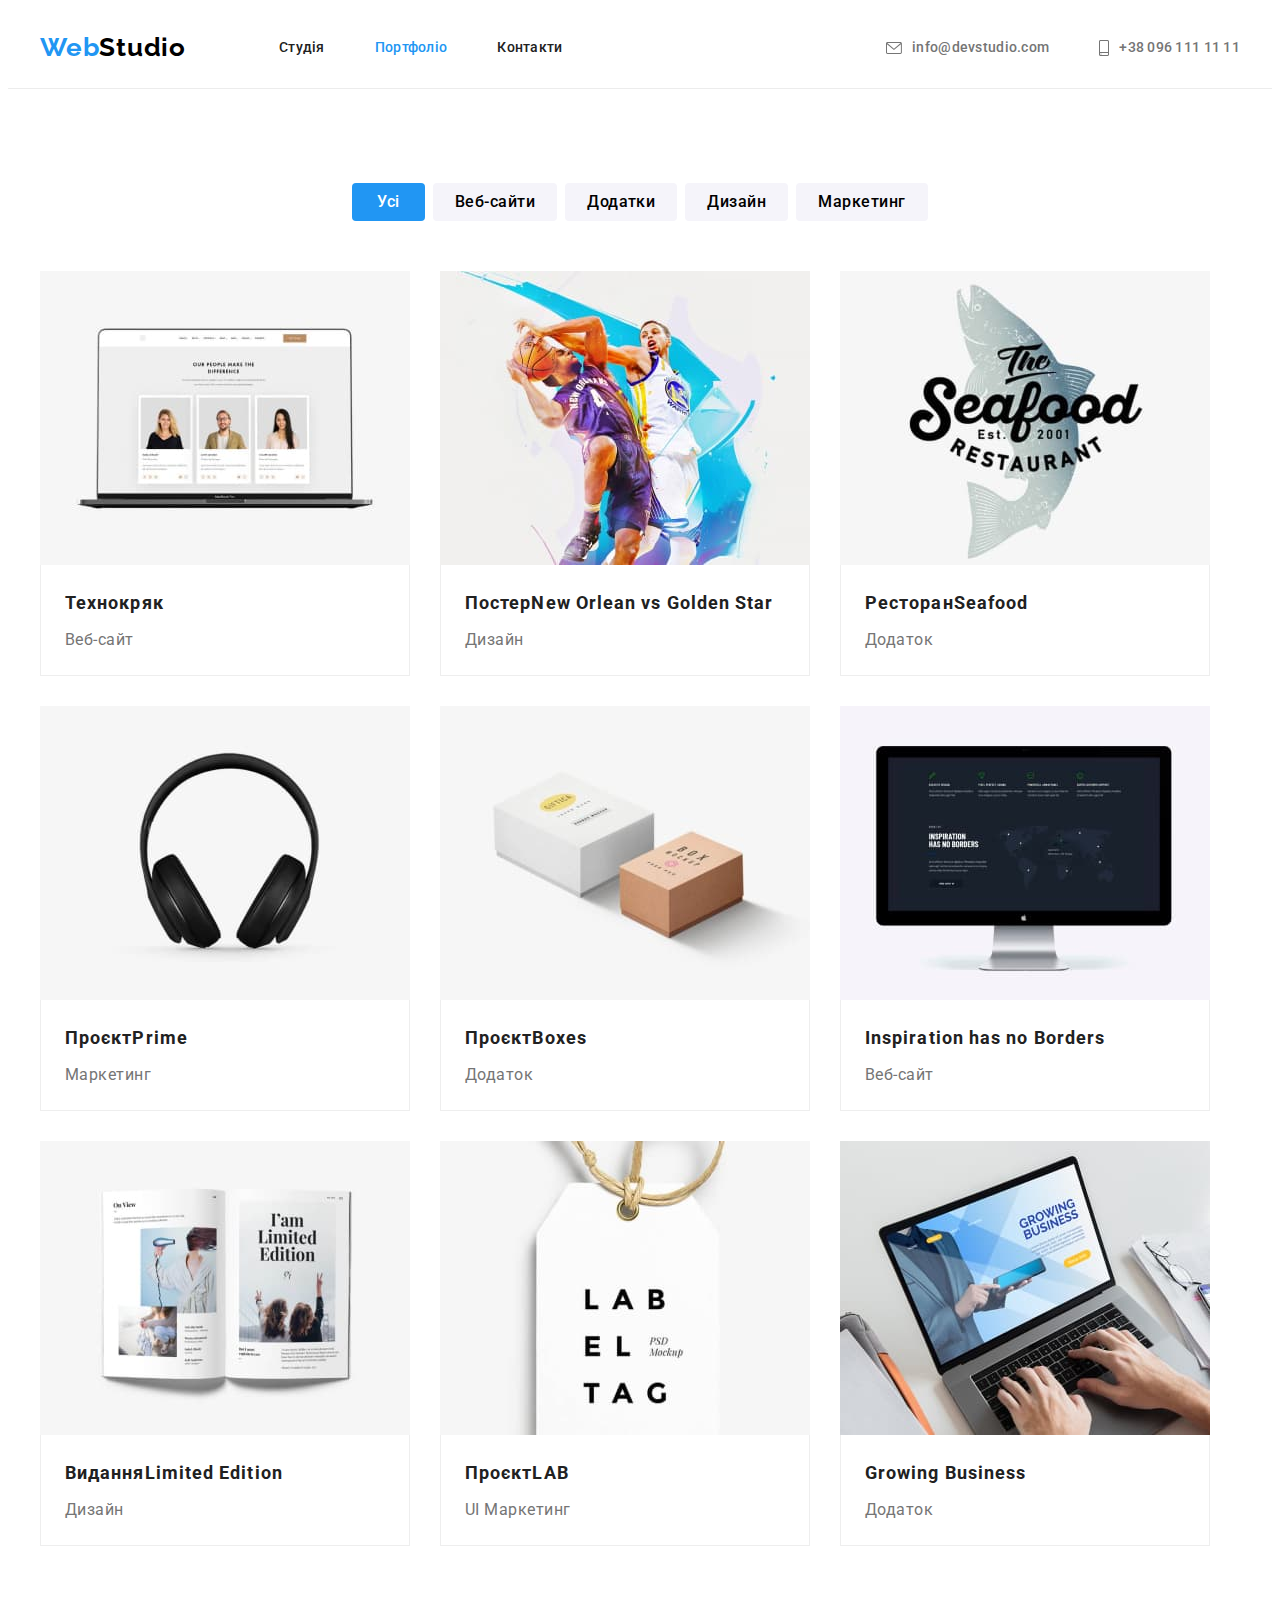
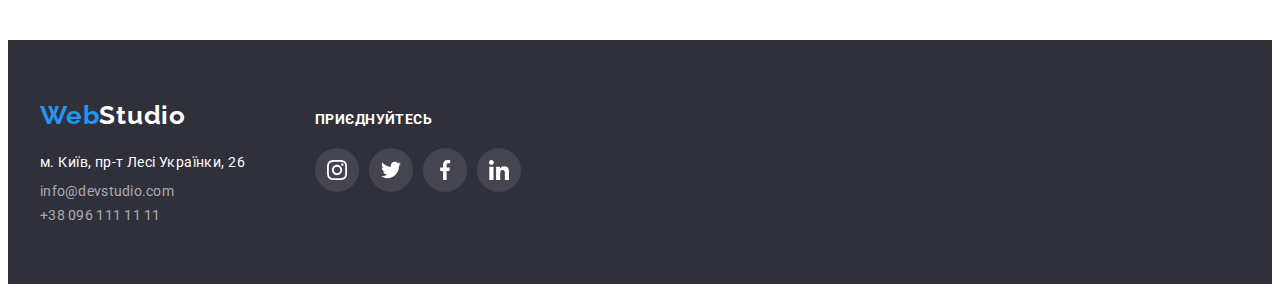
==== portfolio.html @ d143c2c8 "Initial commit" ====
<!DOCTYPE html>
<html lang="uk">
<head>
    <meta charset="UTF-8">
    <meta http-equiv="X-UA-Compatible" content="IE=edge">
    <meta name="viewport" content="width=device-width, initial-scale=1.0">
    <title>Document</title>
    <link rel="preconnect" href="https://fonts.googleapis.com" />
    <link rel="preconnect" href="https://fonts.gstatic.com" crossorigin />
    <link href="https://fonts.googleapis.com/css2?family=Raleway:wght@700&family=Roboto:wght@400;500;700;900&display=swap" rel="stylesheet" />
        <!-- Modern-normalize -->
    <link rel="stylesheet" href="https://cdnjs.cloudflare.com/ajax/libs/modern-normalize/1.1.0/modern-normalize.min.css"
    integrity="sha512-wpPYUAdjBVSE4KJnH1VR1HeZfpl1ub8YT/NKx4PuQ5NmX2tKuGu6U/JRp5y+Y8XG2tV+wKQpNHVUX03MfMFn9Q=="
    crossorigin="anonymous" referrerpolicy="no-referrer" />
    <link rel="stylesheet" href="./css/styles.css" />
</head>

<body class="body-studio">
    <!--Шапка сайта-->
<header class="header-studio">
    <div class="container hd-cont">
        <a href="./index.html" class="logo" lang="en"><span class="logo-web">Web</span>Studio</a>
    <nav>
        <ul class="site-nav-list">
            <li class="header-item"><a href="./index.html" class="site-nav-link">Студія</a></li>
            <li class="header-item"><a href="./portfolio.html" class="site-nav-link-act">Портфоліо</a></li>
            <li class="header-item"><a href="" class="site-nav-link">Контакти</a></li>
        </ul>
    </nav>
        <ul class="list-contact">
            <li class="list-contact-item"><a href="mailto:info@devstudio.com" class="list-contact-link"><svg
                        class="heder-soc-icon" width="16" height="12">
                        <use xlink:href="./images/portfolioimg/hw-4/symbol-defs.svg#email"></use></svg>info@devstudio.com</a></li>
            <li class="list-contact-item"><a href="tel:+380961111111" class="list-contact-link"><svg
                        class="heder-soc-icon" width="10" height="16">
                        <use xlink:href="./images/portfolioimg/hw-4/symbol-defs.svg#phone"></use></svg>+38 096 111 11 11</a></li>
        </ul>
    </div>
</header>
    <main class="main-portfolio">
        <section class="portfolio-section">
            <div class="container">
            <h1 class="visually-hidden">наші послуги</h1>
            <ul class="portfolio-section-list">
                <li class="portfolio-sect-items"><button class="portfolio-button-act" name="choise" value="mainbutton" type="button">Усі</button></li>
                <li class="portfolio-sect-items"><button class="portfolio-button" name="choise" value="mainbutton" type="button">Веб-сайти</button></li>
                <li class="portfolio-sect-items"><button class="portfolio-button" name="choise" value="mainbutton" type="button">Додатки</button></li>
                <li class="portfolio-sect-items"><button class="portfolio-button" name="choise" value="mainbutton" type="button">Дизайн</button></li>
                <li class="portfolio-sect-items"><button class="portfolio-button" name="choise" value="mainbutton" type="button">Маркетинг</button></li>
            </ul>
            <ul class="portfolio-card-list">
                <li class="portfolio-card-item">
                    <a class="portfolio-card-item-link" href="#">
                    <img src="./images/portfolioimg/img.jpg" class="portfolio-card-item-foto" alt="фото трьох людей" width="370"
                        height="294">
                    <div class="portfolio-cards">
                    <h2 class="portfolio-card-title">Технокряк</h2>
                    <p class="portfolio-card-text">Веб-сайт</p>
                    </div>
                    </a>
                </li>
                <li class="portfolio-card-item">
                    <a class="portfolio-card-item-link" href="#">
                    <img src="./images/portfolioimg/img(1).jpg" class="portfolio-card-item-foto" alt="два баскетлолиста" width="370"
                        height="294">
                    <div class="portfolio-cards">
                    <h2 class="portfolio-card-title">Постер<span lang="en" class="subtitle-lang">New Orlean vs Golden Star</span></h2>
                    <p class="portfolio-card-text">Дизайн</p>
                    </div>
                    </a>
                </li>
                <li class="portfolio-card-item">
                    <a class="portfolio-card-item-link" href="#">
                    <img src="./images/portfolioimg/img(2).jpg" class="portfolio-card-item-foto" alt="логотіп ресторану" width="370"
                        height="294">
                    <div class="portfolio-cards">
                    <h2 class="portfolio-card-title">Ресторан<span lang="en" class="subtitle-lang">Seafood</span></h2>
                    <p class="portfolio-card-text">Додаток</p>
                    </div>
                    </a>
                </li>
                <li class="portfolio-card-item">
                    <a class="portfolio-card-item-link" href="#">
                    <img src="./images/portfolioimg/img(3).jpg" class="portfolio-card-item-foto" alt="навушники" width="370"
                        height="294">
                    <div class="portfolio-cards">
                    <h2 class="portfolio-card-title">Проєкт<span lang="en" class="subtitle-lang">Prime</span></h2>
                    <p class="portfolio-card-text">Маркетинг</p>
                    </div>
                    </a>
                </li>
                <li class="portfolio-card-item">
                    <a class="portfolio-card-item-link" href="#">
                    <img src="./images/portfolioimg/img(4).jpg" class="portfolio-card-item-foto" alt="дві коробки" width="370"
                        height="294">
                    <div class="portfolio-cards">
                    <h2 class="portfolio-card-title">Проєкт<span lang="en" class="subtitle-lang">Boxes</span></h2>
                    <p class="portfolio-card-text">Додаток</p>
                    </div>
                    </a>
                </li>
                <li class="portfolio-card-item">
                    <a class="portfolio-card-item-link" href="#">
                    <img src="./images/portfolioimg/img(5).jpg" class="portfolio-card-item-foto" alt="монітор компьютера" width="370"
                        height="294">
                    <div class="portfolio-cards">
                    <h2 class="portfolio-card-title" lang="en">Inspiration has no Borders</h2>
                    <p class="portfolio-card-text">Веб-сайт</p>
                    </div>
                    </a>
                </li>
                <li class="portfolio-card-item">
                    <a class="portfolio-card-item-link" href="#">
                    <img src="./images/portfolioimg/img(6).jpg" class="portfolio-card-item-foto" alt="розгорнута книга" width="370"
                        height="294">
                    <div class="portfolio-cards">
                    <h2 class="portfolio-card-title">Видання<span lang="en" class="subtitle-lang">Limited Edition</span></h2>
                    <p class="portfolio-card-text">Дизайн</p>
                    </div>
                    </a>
                </li>
                <li class="portfolio-card-item">
                    <a class="portfolio-card-item-link" href="#">
                    <img src="./images/portfolioimg/img(7).jpg" class="portfolio-card-item-foto" alt="етикетка" width="370"
                        height="294">
                    <div class="portfolio-cards">
                    <h2 class="portfolio-card-title">Проєкт<span lang="en" class="subtitle-lang">LAB</span></h2>
                    <p class="portfolio-card-text">UI Маркетинг</p>
                    </div>
                    </a>
                </li>
                <li class="portfolio-card-item">
                    <a class="portfolio-card-item-link" href="#">
                    <img src="./images/portfolioimg/img(8).jpg" class="portfolio-card-item-foto" alt="чоловічі руки працюють за ноутбуком" width="370"
                        height="294">
                    <div class="portfolio-cards">
                    <h2 class="portfolio-card-title" lang="en">Growing Business</h2>
                    <p class="portfolio-card-text">Додаток</p>
                    </div>
                    </a>
                </li>
            </ul>
            </div>
        </section>
    </main>
    <footer class="footer-studio">
        <div class="container footer-container">
            <div>
                <a href="./index.html" class="logo-footer" lang="en"><span class="logo-web">Web</span>Studio</a>
                <address class="footer-add-studio">
                    <ul class="footer-studio-list">
                        <li class="footer-item"><a href="" class="footer-studio-map">м. Київ, пр-т Лесі Українки, 26</a>
                        </li>
                        <li class="footer-item"><a href="mailto:info@devstudio.com"
                                class="footer-studio-contact">info@devstudio.com</a></li>
                        <li class="footer-item"><a href="tel:+380961111111" class="footer-studio-contact">+38 096 111 11
                                11</a></li>
                    </ul>
                </address>
            </div>
            <div class="goin">
                <p class="footer-goin">приєднуйтесь</p>
                <ul class="footer-soc-list list">
                    <li class="footer-soc-item">
                        <a href="#" class="footer-soc-link">
                            <svg class="footer-soc-icon" width="20" height="20">
                                <use xlink:href="./images/portfolioimg/hw-4/symbol-defs.svg#instagram"></use>
                            </svg>
                        </a>
                    </li>
                    <li class="footer-soc-item list">
                        <a href="#" class="footer-soc-link">
                            <svg class="footer-soc-icon" width="20" height="20">
                                <use xlink:href="./images/portfolioimg/hw-4/symbol-defs.svg#twitter"></use>
                            </svg>
                        </a>
                    </li>
                    <li class="footer-soc-item list">
                        <a href="#" class="footer-soc-link">
                            <svg class="footer-soc-icon" width="20" height="20">
                                <use xlink:href="./images/portfolioimg/hw-4/symbol-defs.svg#facebook"></use>
                            </svg>
                        </a>
                    </li>
                    <li class="footer-soc-item list">
                        <a href="#" class="footer-soc-link">
                            <svg class="footer-soc-icon" width="20" height="20">
                                <use xlink:href="./images/portfolioimg/hw-4/symbol-defs.svg#linkedin"></use>
                            </svg>
                        </a>
                    </li>
                </ul>
            </div>
        </div>
    </footer>
</body>
</html>
---- css/styles.css ----
:root {
  --primary-color-text-fon: rgba(117, 117, 117, 1);
  --color-text: rgba(33, 33, 33, 1);
  --color-minitext-fon: rgba(255, 255, 255, 1);
  --color-button-text: rgba(33, 150, 243, 1);
  --hero-fon: rgba(47, 48, 58, 1);
  --fon-comand: rgba(245, 244, 250, 1);
  --footer-text: rgba(255, 255, 255, 0.6);
  --border-cards: rgba(238, 238, 238, 1);
  --act-button: rgba(24, 140, 232, 1);
  --header-bord: rgba(236, 236, 236, 1);
  --border-logo: rgba(175, 177, 184, 1);
}
.body-studio {
  background-color: var(--color-minitext-fon);
  color: var(--primary-color-text-fon);
  font-family: roboto, sans-serif;
}
/* *,
*::before,
*::after {
  outline: 1px solid red;
} */
ul {
  list-style: none;
  margin: 0;
  padding: 0;
}
.container {
  width: 1200px;
  padding-left: 15px;
  padding-right: 15px;
  margin-left: auto;
  margin-right: auto;
}

h1,
h2,
h3,
h4,
h5,
h6,
p {
  margin: 0;
}

img {
  display: block;
  max-width: 100%;
  height: auto;
}
section {
  padding-top: 94px;
  padding-bottom: 94px;
}

/* Шапка сайта */

.header-studio {
  background-color: var(--color-minitext-fon);
  /* Встановить стилі нижньої рамки */
  border-bottom: 1px solid var(--header-bord);
}

.hd-cont {
  display: flex;
  align-items: center;
}
nav {
  display: flex;
  justify-content: center;
}
.header-item {
  margin-right: 50px;
}
.header-item:last-child {
  margin-right: 0;
}
.logo {
  padding-top: 24px;
  padding-bottom: 25px;
  display: inline-flex;
  margin-right: 93px;
  font-family: Raleway;
  font-size: 26px;
  font-weight: 700;
  line-height: 1.19;
  letter-spacing: 0.03em;
  color: rgba(0, 0, 0, 1);
  text-decoration: none;
}
.logo-web {
  color: var(--color-button-text);
}
.site-nav-list {
  display: flex;
  flex-direction: row;
}
.site-nav-link-act {
  display: inline-block;
  padding-top: 32px;
  padding-bottom: 32px;
  font-size: 14px;
  font-weight: 500;
  line-height: 1.14;
  letter-spacing: 0.02em;
  color: var(--color-button-text);
  text-decoration: none;
}
.site-nav-link-act:hover,
.site-nav-link-act:focus {
  color: var(--color-button-text);
}
.site-nav-link {
  display: inline-block;
  padding-top: 32px;
  padding-bottom: 32px;
  font-size: 14px;
  font-weight: 500;
  line-height: 1.14;
  letter-spacing: 0.02em;
  color: var(--color-text);
  text-decoration: none;
}
.site-nav-link:hover,
.site-nav-link:focus {
  color: var(--color-button-text);
}
.list-contact {
  margin-left: auto;
  display: flex;
  flex-direction: row;
}
.list-contact-item {
  margin-right: 50px;
}
.list-contact-item:last-child {
  margin-right: 0;
}
.list-contact-link {
  display: flex;
  align-items: center;
  padding-top: 32px;
  padding-bottom: 32px;
  font-size: 14px;
  font-weight: 500;
  line-height: 1.14;
  letter-spacing: 0.02em;
  color: var(--primary-color-text-fon);
  text-decoration: none;
}
.list-contact-link:hover,
.list-contact-link:focus {
  color: var(--color-button-text);
}
.heder-soc-icon {
  fill: var(--primary-color-text-fon);
  margin-right: 10px;
}
.list-contact-link:hover .heder-soc-icon,
.list-contact-link:focus .heder-soc-icon {
  fill: var(--color-button-text);
}

/* main  */

/* Секция hero */

.hero {
  padding-top: 200px;
  padding-bottom: 200px;
}
.bg-hero {
  max-width: 1600px;
  min-height: 600px;
  margin-left: auto;
  margin-right: auto;
  background-image: linear-gradient(to right, rgba(47, 48, 58, 0.4), rgba(47, 48, 58, 0.4)), url(../images/Img\(background\).jpg);
  background-repeat: no-repeat;
  background-position: center;
  background-size: cover;
  background-color: var(--hero-fon);
}

.hero > .hero-container {
  text-align: center;
  width: 700px;
  padding-left: 15px;
  padding-right: 15px;
  margin-left: auto;
  margin-right: auto;
}
.hero-full {
  font-size: 44px;
  font-weight: 900;
  line-height: 1.36;
  letter-spacing: 0.06em;
  margin-bottom: 30px;
  color: var(--color-minitext-fon);
}
.hero-full {
  text-transform: uppercase;
}

/* button */

.hero-full-button {
  font-family: inherit;
  font-size: 16px;
  font-weight: 700;
  line-height: 1.87;
  letter-spacing: 0.06em;
  border-radius: 4px;
  padding: 10px 32px;
  display: inline-block;
  min-width: 216px;
  text-align: center;
  border: 0px;
  cursor: pointer;
  color: var(--color-minitext-fon);
  background-color: var(--color-button-text);
}
.hero-full-button:hover,
.hero-full-button:focus {
  background-color: var(--act-button);
}
/* .section-feature {
} */

.visually-hidden {
  position: absolute;
  width: 1px;
  height: 1px;
  margin: -1px;
  border: 0;
  padding: 0;
  white-space: nowrap;
  clip-path: inset(100%);
  clip: rect(0 0 0 0);
  overflow: hidden;
}
.section-feature-list {
  display: inline-flex;
}
.section-feature-item {
  flex-basis: 270px;
  margin-right: 30px;
}
.section-feature-item:last-child {
  margin-right: 0;
}

.directions-link {
  display: flex;
  align-items: center;
  justify-content: center;
  width: 270px;
  height: 120px;
  background: var(--fon-comand);
  border-radius: 4px;
  margin-bottom: 30px;
}

.directions-icon {
  fill: var(--border-logo);
}

.section-feature-item-title {
  margin-top: 0;
  margin-bottom: 10px;
  font-size: 14px;
  font-weight: 700;
  line-height: 1.14;
  letter-spacing: 0.03em;
  color: var(--color-text);
}
.section-feature-item-title {
  text-transform: uppercase;
}
.section-feature-item-p {
  margin-top: 0;
  margin-bottom: 0;
  font-size: 14px;
  line-height: 1.71;
  letter-spacing: 0.03em;
  color: var(--primary-color-text-fon);
}

/*  чим ми займаємося */

.section-services {
  padding-top: 0;
}

.section-services-title {
  margin-bottom: 50px;
  font-size: 36px;
  font-weight: 700;
  line-height: 1.16;
  letter-spacing: 0.03em;
  text-align: center;
  color: var(--color-text);
}
.section-services-works-list {
  display: flex;
  gap: 30px;
}
.section-services-img {
  display: flex;
}

/* .section-services-works-foto {} */

/* наша команда */

.section-team {
  text-align: center;
  background-color: var(--fon-comand);
}
.section-team-title {
  margin-bottom: 50px;
  font-size: 36px;
  font-weight: 700;
  line-height: 1.16;
  letter-spacing: 0.03em;
  text-align: center;
  color: var(--color-text);
}
.section-team-working-people {
  display: flex;
  gap: 30px;
}

.section-team-list {
  background-color: var(--color-minitext-fon);
  border-radius: 4px;
  width: 270px;
  box-shadow: 0px 1px 3px rgba(0, 0, 0, 0.12), 0px 1px 1px rgba(0, 0, 0, 0.14), 0px 2px 1px rgba(0, 0, 0, 0.2);
}

.section-team-list:last-child {
  margin-right: 0;
}

.team-working {
  display: flex;
  flex-direction: column;
  padding: 30px;
}

.section-team-foto {
  margin-top: 0;
}
.section-team-name {
  margin-bottom: 10px;
  font-size: 16px;
  font-weight: 500;
  line-height: 1.18;
  letter-spacing: 0.03em;
  color: var(--color-text);
}
.section-team-profession {
  font-size: 16px;
  line-height: 1.18;
  letter-spacing: 0.03em;
  margin-bottom: 16px;
}

/* Наша команда */

.team-social-networks {
  display: flex;
  justify-content: center;
}

.team-social-networks-item {
  width: 44px;
  height: 44px;
  margin-right: 10px;
}

.team-social-networks-item:last-child {
  margin-right: 0px;
}

.team-social-networks-item-link {
  display: flex;
  align-items: center;
  justify-content: center;
  width: 100%;
  height: 100%;
  border-radius: 50%;
  background-color: var(--color-minitext-fon);
}

.team-social-networks-item-link {
  fill: var(--border-logo);
}

.team-social-networks-item-link:hover,
.team-social-networks-item-link:focus {
  background-color: var(--color-button-text);
  cursor: pointer;
}

.team-social-networks-item-link:hover .icon-link,
.team-social-networks-item-link:focus .icon-link {
  fill: var(--color-minitext-fon);
}

/* Постійні клієнти */

.client-logo {
  display: flex;
  justify-content: center;
  margin-top: 50px;
}
.client-logo-item {
  width: 170px;
  height: 92px;
  margin-right: 30px;
}
.client-logo-item:last-child {
  margin-right: 0px;
}

.client-logo-link {
  display: flex;
  align-items: center;
  justify-content: center;
  width: 100%;
  height: 100%;
  outline: transparent;
  border: 1px solid var(--border-logo);
  border-radius: 4px;
  background-color: var(--color-minitext-fon);
}
.icon-client-logo {
  fill: var(--border-logo);
}

.client-logo-link:hover,
.client-logo-link:focus {
  border: 1px solid var(--color-button-text);
}

.client-logo-link:hover .icon-client-logo,
.client-logo-link:focus .icon-client-logo {
  fill: var(--color-button-text);
}

/*  footer-studio */

.footer-studio {
  padding-bottom: 60px;
  padding-top: 60px;
  background-color: var(--hero-fon);
}
.logo-footer {
  display: flex;
  margin-bottom: 20px;
  font-family: raleway;
  font-size: 26px;
  font-weight: 700;
  line-height: 1.19;
  letter-spacing: 0.03em;
  color: var(--color-minitext-fon);
  text-decoration: none;
}
.footer-add-studio {
  font-style: normal;
}

/* .footer-studio-list {} */

.footer-item {
  margin-bottom: 9px;
  display: flex;
  flex-direction: column;
}
.footer-item:last-child {
  margin-bottom: 0;
}
.footer-studio-map {
  font-size: 14px;
  line-height: 1.71;
  letter-spacing: 0.03em;
  color: var(--color-minitext-fon);
  text-decoration: none;
}
.footer-studio-map:hover,
.footer-studio-map:focus {
  color: var(--color-button-text);
}
.footer-studio-contact {
  font-size: 14px;
  font-weight: 400;
  line-height: 1.14;
  letter-spacing: 0.02em;
  color: var(--footer-text);
  text-decoration: none;
}
.footer-studio-contact:hover,
.footer-studio-contact:focus {
  color: var(--color-button-text);
}

/* footer -link */

.footer-container {
  display: flex;
  align-items: baseline;
}
.goin {
  margin-left: 70px;
}

.footer-goin {
  font-weight: 700;
  font-size: 14px;
  line-height: 1.14;
  letter-spacing: 0.03em;
  text-transform: uppercase;
  color: var(--color-minitext-fon);
  margin-bottom: 20px;
}

.footer-soc-list {
  display: flex;
  justify-content: normal;
}

.footer-soc-item {
  width: 44px;
  height: 44px;
  margin-right: 10px;
}

.footer-soc-item:last-child {
  margin-right: 0px;
}

.footer-soc-link {
  display: flex;
  align-items: center;
  justify-content: center;
  width: 100%;
  height: 100%;
  border-radius: 50%;
  background-color: rgba(255, 255, 255, 0.1);
}

.footer-soc-icon {
  fill: var(--color-minitext-fon);
}

.footer-soc-link:hover,
.footer-soc-link:focus {
  background-color: var(--color-button-text);
  cursor: pointer;
}

.footer-soc-link:hover .footer-soc-icon,
.footer-soc-link:focus .footer-soc-icon {
  fill: var(--color-minitext-fon);
}

/*  Portfolio */

/* .main-portfolio {}
.portfolio-section {} */

.portfolio-section-list {
  display: flex;
  justify-content: center;
  margin-bottom: 50px;
}

.portfolio-sect-items {
  display: inline flex;
  margin-right: 8px;
}
.portfolio-sect-items:last-child {
  margin-right: 0;
}
.portfolio-button {
  font-family: inherit;
  font-size: 16px;
  font-weight: 500;
  line-height: 1.62;
  letter-spacing: 0.03em;
  border-radius: 4px;

  padding: 6px 22px;
  display: inline-block;
  min-width: 73px;
  text-align: center;
  border: 0px;
  cursor: pointer;
  background-color: var(--fon-comand);
}

.portfolio-button:hover,
.portfolio-button:focus {
  box-shadow: 0px 4px 4px rgba(0, 0, 0, 0.15);
  color: var(--color-minitext-fon);
  background-color: var(--color-button-text);
}

.portfolio-button-act {
  font-family: inherit;
  font-size: 16px;
  font-weight: 500;
  line-height: 1.62;
  letter-spacing: 0.03em;
  border-radius: 4px;
  cursor: pointer;
  border: 0px;
  display: inline-block;
  padding: 6px 25px;
  color: var(--color-minitext-fon);
  background-color: var(--color-button-text);
}
.portfolio-button-act:hover,
.portfolio-button-act:focus {
  box-shadow: 0px 4px 4px rgba(0, 0, 0, 0.15);
  color: var(--color-minitext-fon);
  background-color: var(--color-button-text);
}

/* наши работы */

.portfolio-card-list {
  display: flex;
  flex-wrap: wrap;
  margin-right: -30px;
  margin-bottom: -30px;
}
.portfolio-card-item {
  width: 370px;
  margin-right: 30px;
  margin-bottom: 30px;
}

/* .portfolio-card-item:hover {
  box-shadow: 0px 1px 1px rgba(0, 0, 0, 0.12), 0px 4px 4px rgba(0, 0, 0, 0.06), 1px 4px 6px rgba(0, 0, 0, 0.16);
} */

.portfolio-card-item-link {
  display: inline-block;
  text-decoration: none;
}

.portfolio-card-item-link:hover,
.portfolio-card-item-link:focus {
  box-shadow: 0px 1px 1px rgba(0, 0, 0, 0.12), 0px 4px 4px rgba(0, 0, 0, 0.06), 1px 4px 6px rgba(0, 0, 0, 0.16);
}
/* .portfolio-card-item-foto {} */

.portfolio-cards {
  padding: 20px 24px;
  border: 1px solid var(--border-cards);
  border-top: none;
}
.portfolio-card-title {
  margin-bottom: 4px;
  font-size: 18px;
  font-weight: 700;
  line-height: 2;
  letter-spacing: 0.06em;
  color: var(--color-text);
}
.portfolio-card-text {
  font-size: 16px;
  line-height: 1.87;
  letter-spacing: 0.03em;
  color: var(--primary-color-text-fon);
}
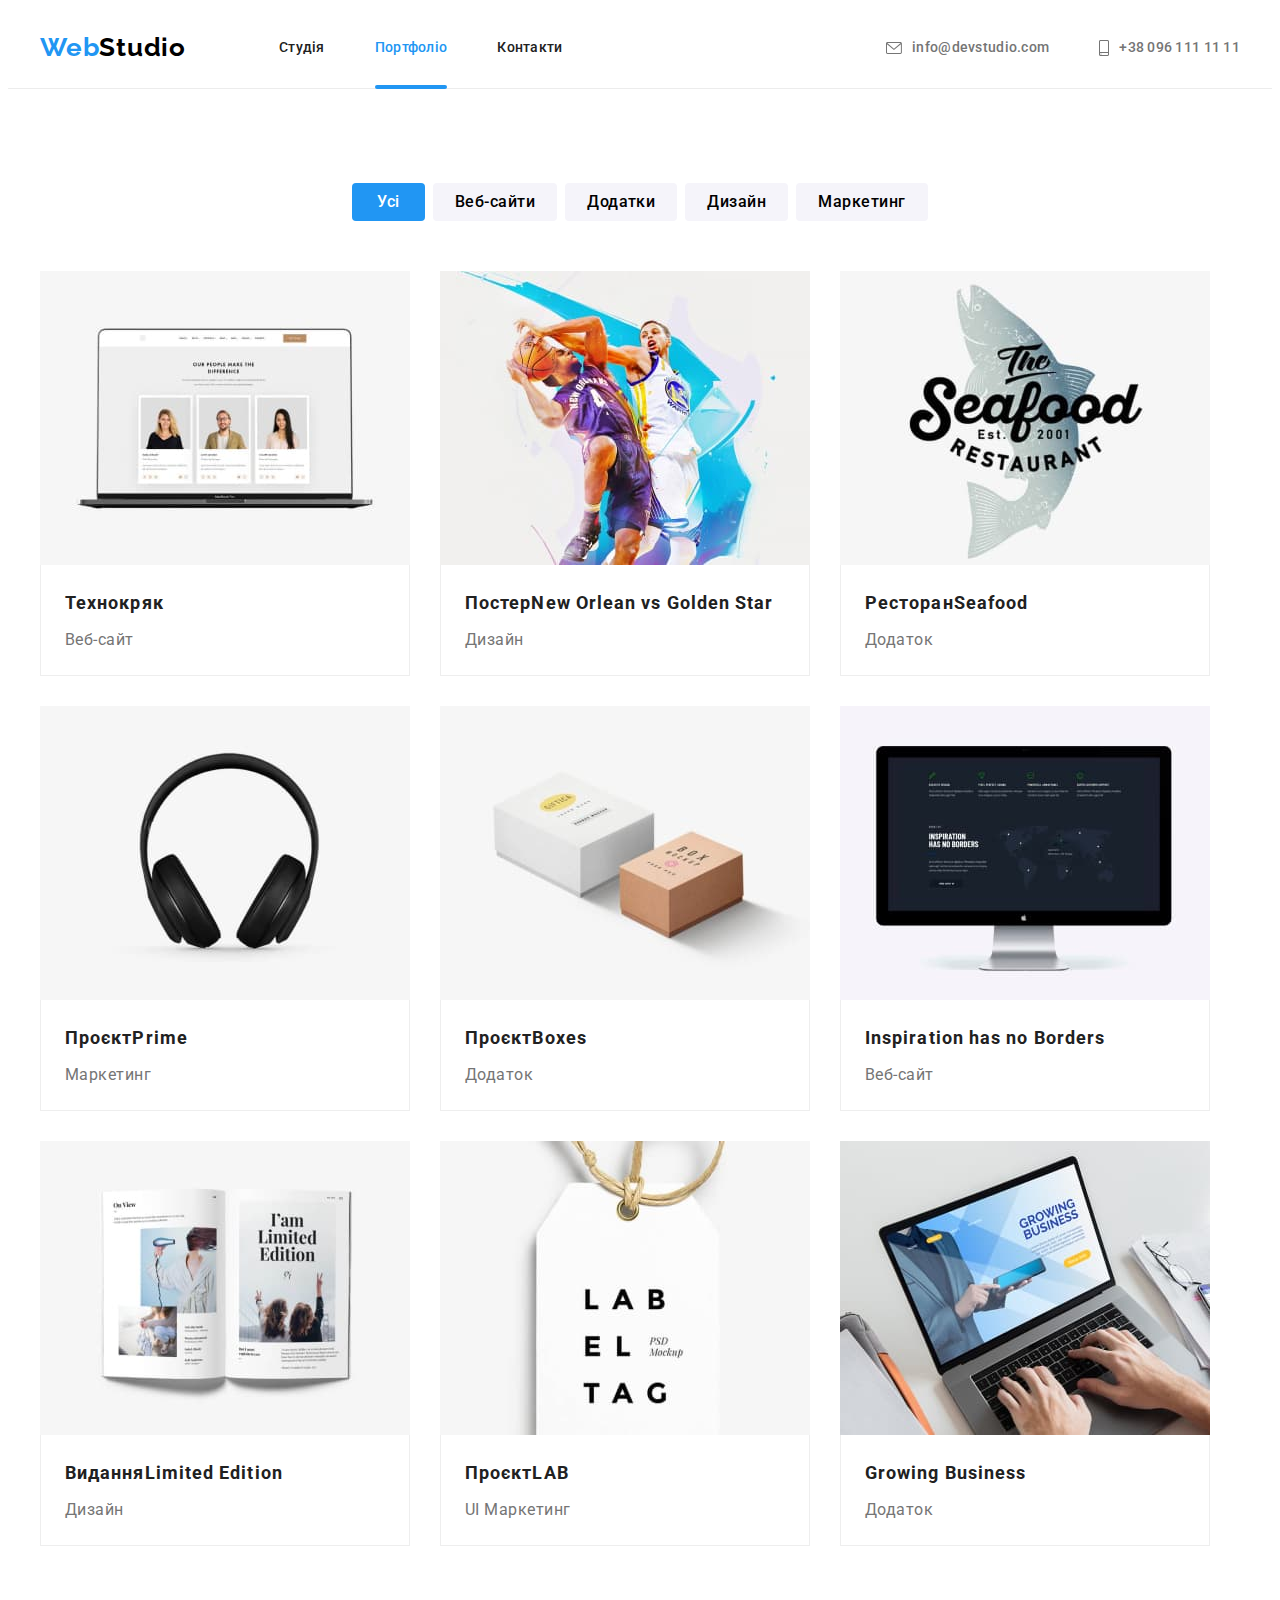
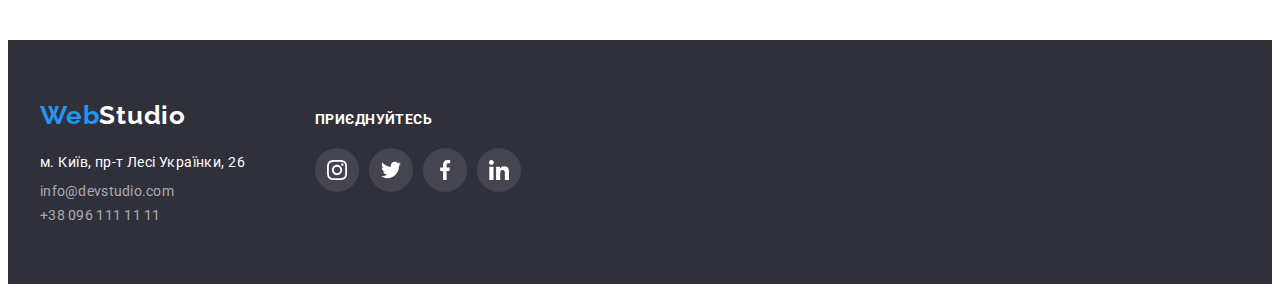
==== commit 407f0707: "new" ====
--- a/portfolio.html
+++ b/portfolio.html
@@ -23,7 +23,7 @@
     <nav>
         <ul class="site-nav-list">
             <li class="header-item"><a href="./index.html" class="site-nav-link">Студія</a></li>
-            <li class="header-item"><a href="./portfolio.html" class="site-nav-link-act">Портфоліо</a></li>
+            <li class="header-item"><a href="./portfolio.html" class="site-nav-link-act act">Портфоліо</a></li>
             <li class="header-item"><a href="" class="site-nav-link">Контакти</a></li>
         </ul>
     </nav>
@@ -51,9 +51,12 @@
             <ul class="portfolio-card-list">
                 <li class="portfolio-card-item">
                     <a class="portfolio-card-item-link" href="#">
+                        <div class="position-bord">
                     <img src="./images/portfolioimg/img.jpg" class="portfolio-card-item-foto" alt="фото трьох людей" width="370"
                         height="294">
-                    <div class="portfolio-cards">
+                        <p class="bigbest-text">Ресурс пропонує комплексні пропозиції з різним рівнем функціоналу та сервісів. Все це дозволить відвідувачу отримати вичерпні відомості про компанію чи приватну особу.</p>
+                        </div>
+                        <div class="portfolio-cards">
                     <h2 class="portfolio-card-title">Технокряк</h2>
                     <p class="portfolio-card-text">Веб-сайт</p>
                     </div>
@@ -61,9 +64,12 @@
                 </li>
                 <li class="portfolio-card-item">
                     <a class="portfolio-card-item-link" href="#">
+                        <div class="position-bord">
                     <img src="./images/portfolioimg/img(1).jpg" class="portfolio-card-item-foto" alt="два баскетлолиста" width="370"
                         height="294">
-                    <div class="portfolio-cards">
+                        <p class="bigbest-text">Ресурс пропонує комплексні пропозиції з різним рівнем функціоналу та сервісів. Все це дозволить відвідувачу отримати вичерпні відомості про компанію чи приватну особу.</p>
+                        </div>
+                        <div class="portfolio-cards">
                     <h2 class="portfolio-card-title">Постер<span lang="en" class="subtitle-lang">New Orlean vs Golden Star</span></h2>
                     <p class="portfolio-card-text">Дизайн</p>
                     </div>
@@ -71,9 +77,12 @@
                 </li>
                 <li class="portfolio-card-item">
                     <a class="portfolio-card-item-link" href="#">
+                        <div class="position-bord">
                     <img src="./images/portfolioimg/img(2).jpg" class="portfolio-card-item-foto" alt="логотіп ресторану" width="370"
                         height="294">
-                    <div class="portfolio-cards">
+                        <p class="bigbest-text">Ресурс пропонує комплексні пропозиції з різним рівнем функціоналу та сервісів. Все це дозволить відвідувачу отримати вичерпні відомості про компанію чи приватну особу.</p>
+                        </div>
+                        <div class="portfolio-cards">
                     <h2 class="portfolio-card-title">Ресторан<span lang="en" class="subtitle-lang">Seafood</span></h2>
                     <p class="portfolio-card-text">Додаток</p>
                     </div>
@@ -81,9 +90,12 @@
                 </li>
                 <li class="portfolio-card-item">
                     <a class="portfolio-card-item-link" href="#">
+                        <div class="position-bord">
                     <img src="./images/portfolioimg/img(3).jpg" class="portfolio-card-item-foto" alt="навушники" width="370"
                         height="294">
-                    <div class="portfolio-cards">
+                        <p class="bigbest-text">Ресурс пропонує комплексні пропозиції з різним рівнем функціоналу та сервісів. Все це дозволить відвідувачу отримати вичерпні відомості про компанію чи приватну особу.</p>
+                        </div>
+                        <div class="portfolio-cards">
                     <h2 class="portfolio-card-title">Проєкт<span lang="en" class="subtitle-lang">Prime</span></h2>
                     <p class="portfolio-card-text">Маркетинг</p>
                     </div>
@@ -91,9 +103,12 @@
                 </li>
                 <li class="portfolio-card-item">
                     <a class="portfolio-card-item-link" href="#">
+                        <div class="position-bord">
                     <img src="./images/portfolioimg/img(4).jpg" class="portfolio-card-item-foto" alt="дві коробки" width="370"
                         height="294">
-                    <div class="portfolio-cards">
+                        <p class="bigbest-text">Ресурс пропонує комплексні пропозиції з різним рівнем функціоналу та сервісів. Все це дозволить відвідувачу отримати вичерпні відомості про компанію чи приватну особу.</p>
+                        </div>
+                        <div class="portfolio-cards">
                     <h2 class="portfolio-card-title">Проєкт<span lang="en" class="subtitle-lang">Boxes</span></h2>
                     <p class="portfolio-card-text">Додаток</p>
                     </div>
@@ -101,9 +116,12 @@
                 </li>
                 <li class="portfolio-card-item">
                     <a class="portfolio-card-item-link" href="#">
+                        <div class="position-bord">
                     <img src="./images/portfolioimg/img(5).jpg" class="portfolio-card-item-foto" alt="монітор компьютера" width="370"
                         height="294">
-                    <div class="portfolio-cards">
+                        <p class="bigbest-text">Ресурс пропонує комплексні пропозиції з різним рівнем функціоналу та сервісів. Все це дозволить відвідувачу отримати вичерпні відомості про компанію чи приватну особу.</p>
+                        </div>
+                        <div class="portfolio-cards">
                     <h2 class="portfolio-card-title" lang="en">Inspiration has no Borders</h2>
                     <p class="portfolio-card-text">Веб-сайт</p>
                     </div>
@@ -111,9 +129,12 @@
                 </li>
                 <li class="portfolio-card-item">
                     <a class="portfolio-card-item-link" href="#">
+                        <div class="position-bord">
                     <img src="./images/portfolioimg/img(6).jpg" class="portfolio-card-item-foto" alt="розгорнута книга" width="370"
                         height="294">
-                    <div class="portfolio-cards">
+                        <p class="bigbest-text">Ресурс пропонує комплексні пропозиції з різним рівнем функціоналу та сервісів. Все це дозволить відвідувачу отримати вичерпні відомості про компанію чи приватну особу.</p>
+                        </div>
+                        <div class="portfolio-cards">
                     <h2 class="portfolio-card-title">Видання<span lang="en" class="subtitle-lang">Limited Edition</span></h2>
                     <p class="portfolio-card-text">Дизайн</p>
                     </div>
@@ -121,9 +142,12 @@
                 </li>
                 <li class="portfolio-card-item">
                     <a class="portfolio-card-item-link" href="#">
+                        <div class="position-bord">
                     <img src="./images/portfolioimg/img(7).jpg" class="portfolio-card-item-foto" alt="етикетка" width="370"
                         height="294">
-                    <div class="portfolio-cards">
+                        <p class="bigbest-text">Ресурс пропонує комплексні пропозиції з різним рівнем функціоналу та сервісів. Все це дозволить відвідувачу отримати вичерпні відомості про компанію чи приватну особу.</p>
+                        </div>
+                        <div class="portfolio-cards">
                     <h2 class="portfolio-card-title">Проєкт<span lang="en" class="subtitle-lang">LAB</span></h2>
                     <p class="portfolio-card-text">UI Маркетинг</p>
                     </div>
@@ -131,9 +155,12 @@
                 </li>
                 <li class="portfolio-card-item">
                     <a class="portfolio-card-item-link" href="#">
+                        <div class="position-bord">
                     <img src="./images/portfolioimg/img(8).jpg" class="portfolio-card-item-foto" alt="чоловічі руки працюють за ноутбуком" width="370"
                         height="294">
-                    <div class="portfolio-cards">
+                        <p class="bigbest-text">Ресурс пропонує комплексні пропозиції з різним рівнем функціоналу та сервісів. Все це дозволить відвідувачу отримати вичерпні відомості про компанію чи приватну особу.</p>
+                        </div>
+                        <div class="portfolio-cards">
                     <h2 class="portfolio-card-title" lang="en">Growing Business</h2>
                     <p class="portfolio-card-text">Додаток</p>
                     </div>
@@ -193,5 +220,6 @@
             </div>
         </div>
     </footer>
+    <script src="./js/modal.js"></script>
 </body>
 </html>--- a/css/styles.css
+++ b/css/styles.css
@@ -10,6 +10,8 @@
   --act-button: rgba(24, 140, 232, 1);
   --header-bord: rgba(236, 236, 236, 1);
   --border-logo: rgba(175, 177, 184, 1);
+  --overlay-background: rgba(0, 0, 0, 0.2);
+  --modal-fich: rgb(255, 255, 255);
 }
 .body-studio {
   background-color: var(--color-minitext-fon);
@@ -106,10 +108,24 @@
   letter-spacing: 0.02em;
   color: var(--color-button-text);
   text-decoration: none;
+  position: relative;
+  transition: 250ms cubic-bezier(0.4, 0, 0.2, 1);
 }
 .site-nav-link-act:hover,
 .site-nav-link-act:focus {
   color: var(--color-button-text);
+}
+.site-nav-link-act.act::after {
+  content: '';
+  position: absolute;
+  bottom: -1px;
+  left: 0;
+
+  display: block;
+  width: 100%;
+  height: 4px;
+  background-color: #2196f3;
+  border-radius: 2px;
 }
 .site-nav-link {
   display: inline-block;
@@ -121,6 +137,7 @@
   letter-spacing: 0.02em;
   color: var(--color-text);
   text-decoration: none;
+  transition: 250ms cubic-bezier(0.4, 0, 0.2, 1);
 }
 .site-nav-link:hover,
 .site-nav-link:focus {
@@ -156,6 +173,7 @@
 .heder-soc-icon {
   fill: var(--primary-color-text-fon);
   margin-right: 10px;
+  transition: fill 250ms cubic-bezier(0.4, 0, 0.2, 1);
 }
 .list-contact-link:hover .heder-soc-icon,
 .list-contact-link:focus .heder-soc-icon {
@@ -219,10 +237,66 @@
   cursor: pointer;
   color: var(--color-minitext-fon);
   background-color: var(--color-button-text);
+  transition: background-color 250ms cubic-bezier(0.4, 0, 0.2, 1);
 }
 .hero-full-button:hover,
 .hero-full-button:focus {
   background-color: var(--act-button);
+}
+
+/* Модальное окно */
+
+.backdrop {
+  position: fixed;
+  top: 0;
+  left: 0;
+  width: 100%;
+  height: 100%;
+  background: var(--overlay-background);
+  opacity: 1;
+  transition: opacity 400ms linear, visibility 400ms linear;
+}
+
+.backdrop.is-hidden {
+  opacity: 0;
+  visibility: hidden;
+  /* pointer-events: none; */
+}
+
+.backdrop.is-hidden .modal {
+  opacity: 0;
+  transform: translate(-50%, -50%) scale(1) rotate(0deg);
+}
+
+.modal {
+  position: absolute;
+  top: 50%;
+  left: 50%;
+
+  transform: translate(-50%, -50%);
+  width: 528px;
+  height: 581px;
+  background: var(--modal-fich);
+  box-shadow: 0px 1px 3px rgba(0, 0, 0, 0.12), 0px 1px 1px rgba(0, 0, 0, 0.14), 0px 2px 1px rgba(0, 0, 0, 0.2);
+  border-radius: 4px;
+  transition: transform 500ms ease-in-out;
+}
+
+.modal-btn {
+  position: absolute;
+  top: 8px;
+  right: 8px;
+
+  display: flex;
+  align-items: center;
+  justify-content: center;
+  width: 30px;
+  height: 30px;
+
+  background: var(--modal-fich);
+  border: 1px solid rgba(0, 0, 0, 0.1);
+  border-radius: 50%;
+  cursor: pointer;
 }
 /* .section-feature {
 } */
@@ -408,6 +482,11 @@
   fill: var(--color-minitext-fon);
 }
 
+.icon-link {
+  fill: rgb(175, 177, 184);
+  transition: fill 250ms cubic-bezier(0.4, 0, 0.2, 1);
+}
+
 /* Постійні клієнти */
 
 .client-logo {
@@ -437,6 +516,7 @@
 }
 .icon-client-logo {
   fill: var(--border-logo);
+  transition: fill 250ms cubic-bezier(0.4, 0, 0.2, 1);
 }
 
 .client-logo-link:hover,
@@ -471,7 +551,9 @@
   font-style: normal;
 }
 
-/* .footer-studio-list {} */
+.footer-studio-list .footer-studio-contact {
+  transition: 250ms cubic-bezier(0.4, 0, 0.2, 1);
+}
 
 .footer-item {
   margin-bottom: 9px;
@@ -552,6 +634,7 @@
 
 .footer-soc-icon {
   fill: var(--color-minitext-fon);
+  transition: fill 250ms cubic-bezier(0.4, 0, 0.2, 1);
 }
 
 .footer-soc-link:hover,
@@ -598,6 +681,7 @@
   border: 0px;
   cursor: pointer;
   background-color: var(--fon-comand);
+  transition: background-color 250ms cubic-bezier(0.4, 0, 0.2, 1);
 }
 
 .portfolio-button:hover,
@@ -620,6 +704,7 @@
   padding: 6px 25px;
   color: var(--color-minitext-fon);
   background-color: var(--color-button-text);
+  transition: background-color 250ms cubic-bezier(0.4, 0, 0.2, 1);
 }
 .portfolio-button-act:hover,
 .portfolio-button-act:focus {
@@ -640,6 +725,7 @@
   width: 370px;
   margin-right: 30px;
   margin-bottom: 30px;
+  transition: box-shadow 250ms cubic-bezier(0.4, 0, 0.2, 1);
 }
 
 /* .portfolio-card-item:hover {
@@ -676,3 +762,29 @@
   letter-spacing: 0.03em;
   color: var(--primary-color-text-fon);
 }
+.position-bord {
+  position: relative;
+  overflow: hidden;
+}
+.bigbest-text {
+  position: absolute;
+  top: 0;
+  font-weight: 400;
+  font-size: 18px;
+  line-height: 1.56;
+  letter-spacing: 0.03em;
+  color: #ffffff;
+  background-color: rgba(33, 150, 243, 0.9);
+  padding-top: 63px;
+  padding-right: 24px;
+  padding-bottom: 63px;
+  padding-left: 24px;
+  width: 100%;
+  height: 100%;
+  transform: translateY(100%);
+  transition: transform 250ms ease-in;
+}
+
+.portfolio-card-item:hover .bigbest-text {
+  transform: translate(0);
+}
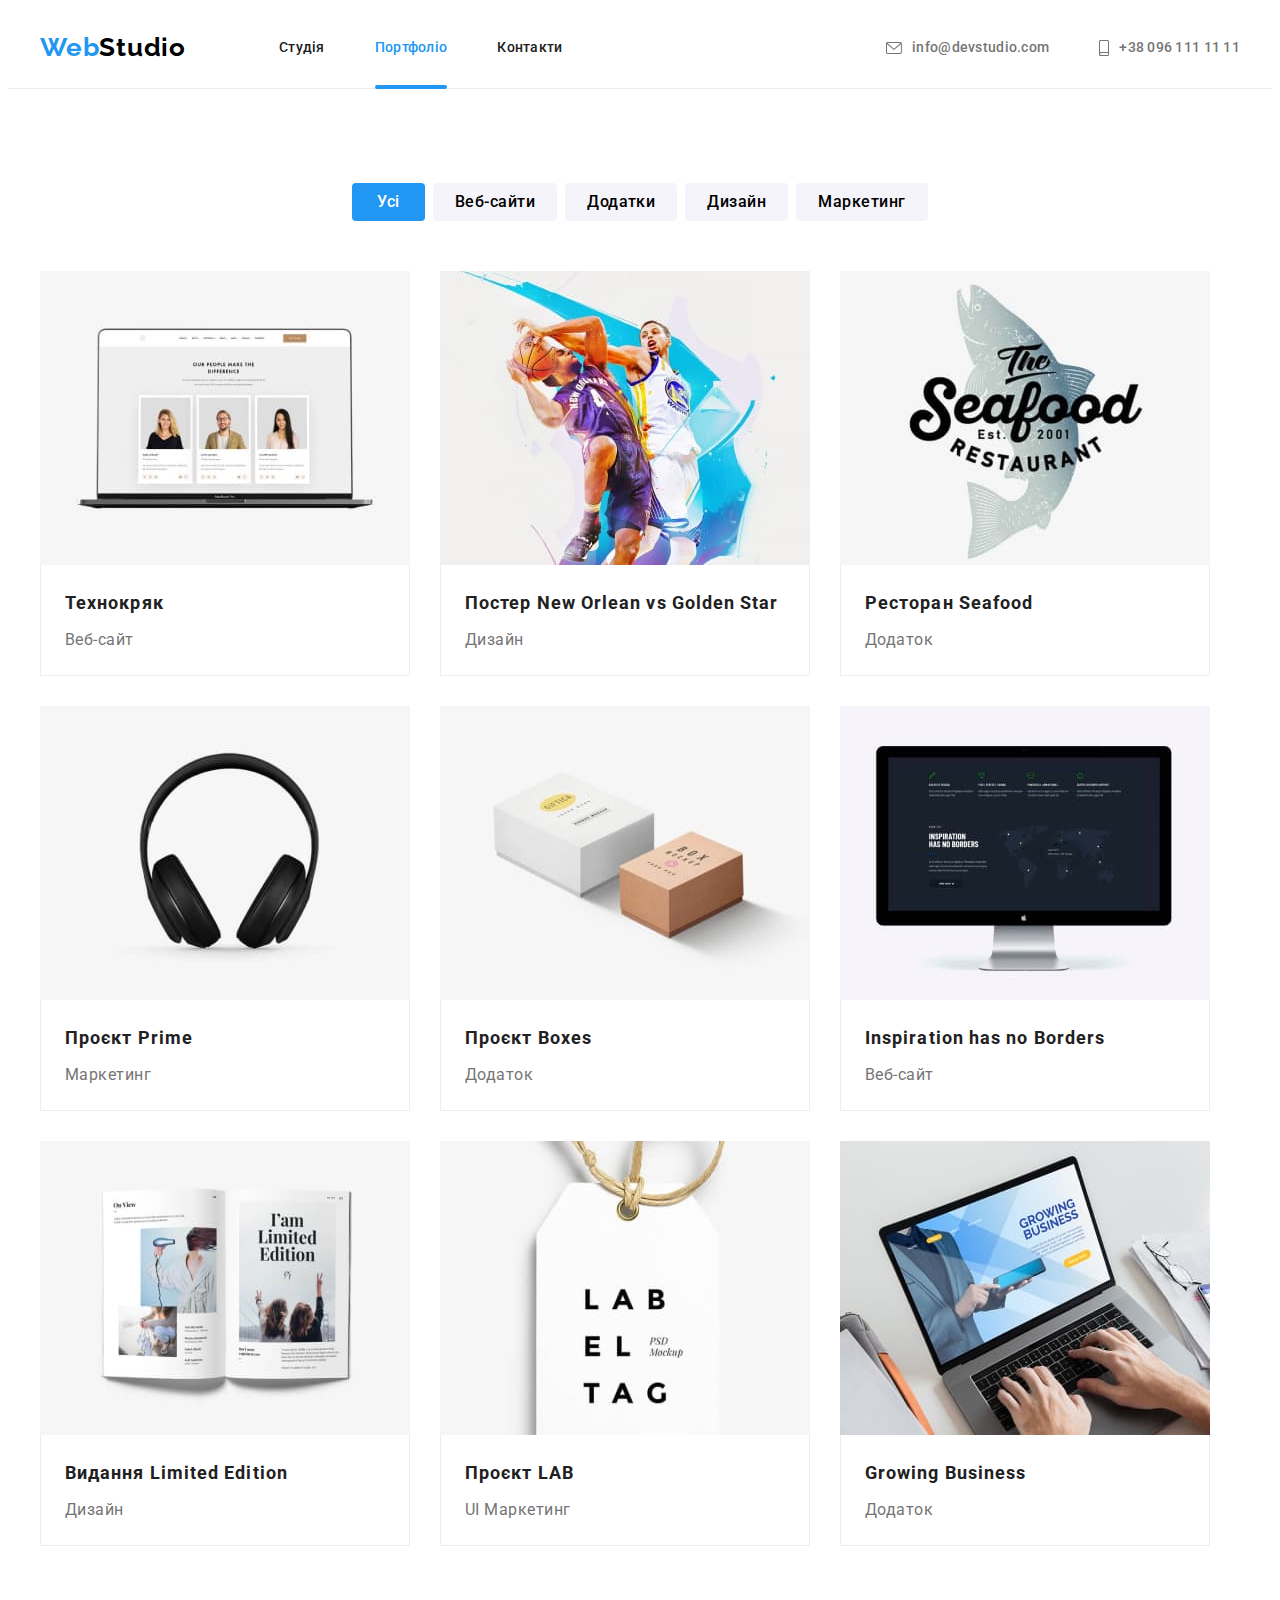
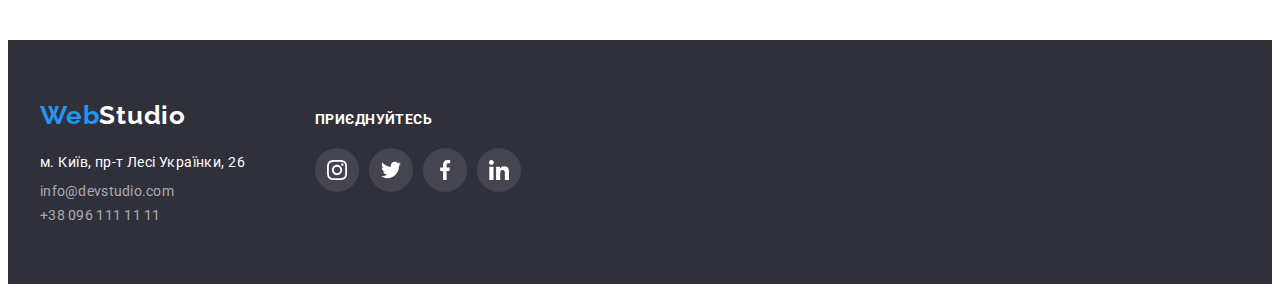
==== commit 0f1da0fd: "new" ====
--- a/portfolio.html
+++ b/portfolio.html
@@ -70,7 +70,7 @@
                         <p class="bigbest-text">Ресурс пропонує комплексні пропозиції з різним рівнем функціоналу та сервісів. Все це дозволить відвідувачу отримати вичерпні відомості про компанію чи приватну особу.</p>
                         </div>
                         <div class="portfolio-cards">
-                    <h2 class="portfolio-card-title">Постер<span lang="en" class="subtitle-lang">New Orlean vs Golden Star</span></h2>
+                    <h2 class="portfolio-card-title">Постер <span lang="en" class="subtitle-lang">New Orlean vs Golden Star</span></h2>
                     <p class="portfolio-card-text">Дизайн</p>
                     </div>
                     </a>
@@ -83,7 +83,7 @@
                         <p class="bigbest-text">Ресурс пропонує комплексні пропозиції з різним рівнем функціоналу та сервісів. Все це дозволить відвідувачу отримати вичерпні відомості про компанію чи приватну особу.</p>
                         </div>
                         <div class="portfolio-cards">
-                    <h2 class="portfolio-card-title">Ресторан<span lang="en" class="subtitle-lang">Seafood</span></h2>
+                    <h2 class="portfolio-card-title">Ресторан <span lang="en" class="subtitle-lang">Seafood</span></h2>
                     <p class="portfolio-card-text">Додаток</p>
                     </div>
                     </a>
@@ -96,7 +96,7 @@
                         <p class="bigbest-text">Ресурс пропонує комплексні пропозиції з різним рівнем функціоналу та сервісів. Все це дозволить відвідувачу отримати вичерпні відомості про компанію чи приватну особу.</p>
                         </div>
                         <div class="portfolio-cards">
-                    <h2 class="portfolio-card-title">Проєкт<span lang="en" class="subtitle-lang">Prime</span></h2>
+                    <h2 class="portfolio-card-title">Проєкт <span lang="en" class="subtitle-lang">Prime</span></h2>
                     <p class="portfolio-card-text">Маркетинг</p>
                     </div>
                     </a>
@@ -109,7 +109,7 @@
                         <p class="bigbest-text">Ресурс пропонує комплексні пропозиції з різним рівнем функціоналу та сервісів. Все це дозволить відвідувачу отримати вичерпні відомості про компанію чи приватну особу.</p>
                         </div>
                         <div class="portfolio-cards">
-                    <h2 class="portfolio-card-title">Проєкт<span lang="en" class="subtitle-lang">Boxes</span></h2>
+                    <h2 class="portfolio-card-title">Проєкт <span lang="en" class="subtitle-lang">Boxes</span></h2>
                     <p class="portfolio-card-text">Додаток</p>
                     </div>
                     </a>
@@ -135,7 +135,7 @@
                         <p class="bigbest-text">Ресурс пропонує комплексні пропозиції з різним рівнем функціоналу та сервісів. Все це дозволить відвідувачу отримати вичерпні відомості про компанію чи приватну особу.</p>
                         </div>
                         <div class="portfolio-cards">
-                    <h2 class="portfolio-card-title">Видання<span lang="en" class="subtitle-lang">Limited Edition</span></h2>
+                    <h2 class="portfolio-card-title">Видання <span lang="en" class="subtitle-lang">Limited Edition</span></h2>
                     <p class="portfolio-card-text">Дизайн</p>
                     </div>
                     </a>
@@ -148,7 +148,7 @@
                         <p class="bigbest-text">Ресурс пропонує комплексні пропозиції з різним рівнем функціоналу та сервісів. Все це дозволить відвідувачу отримати вичерпні відомості про компанію чи приватну особу.</p>
                         </div>
                         <div class="portfolio-cards">
-                    <h2 class="portfolio-card-title">Проєкт<span lang="en" class="subtitle-lang">LAB</span></h2>
+                    <h2 class="portfolio-card-title">Проєкт <span lang="en" class="subtitle-lang">LAB</span></h2>
                     <p class="portfolio-card-text">UI Маркетинг</p>
                     </div>
                     </a>
